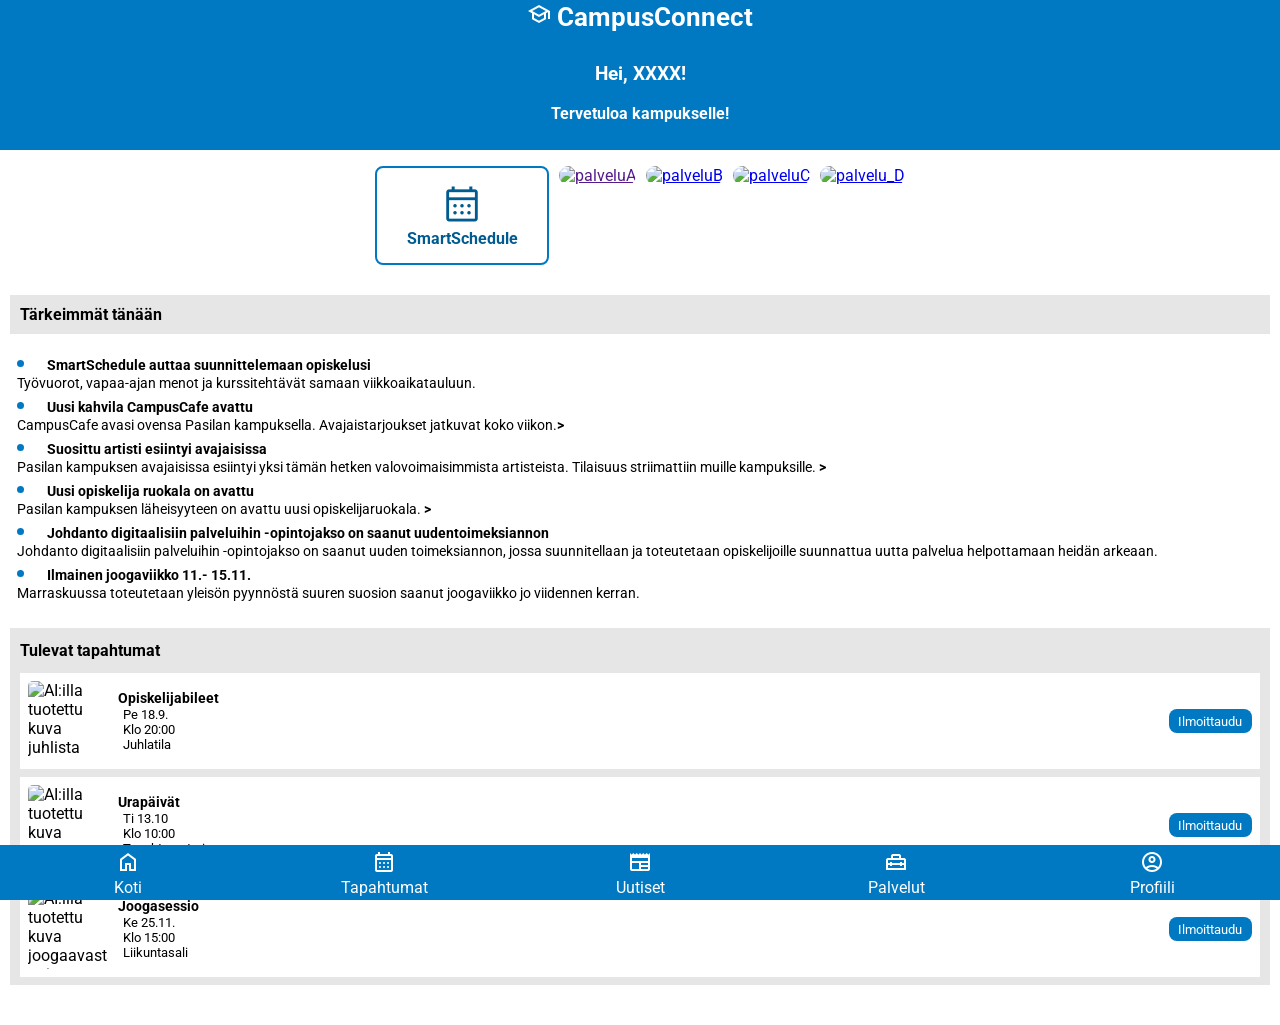
==== index.html @ 7acd537a "Add files via upload" ====
<!DOCTYPE html>
<html lang="fi">
<head>

<title>CampusConnect</title>

<meta charset="UTF-8">
<meta name="viewport" content="width=device-width, initial-scale=1.0">
<meta name="author" content="Elina">

<link rel="manifest" href="manifest.json">

<meta name="theme-color" content="#0079C2">

<link href="style.css"  rel="stylesheet" type="text/css">


<link
  rel="stylesheet"
  href="https://fonts.googleapis.com/css2?family=Material+Symbols+Outlined"
>



<link href="https://fonts.googleapis.com/css2?family=Roboto:wght@400;700&display=swap" rel="stylesheet">
</head>
<body>

<header>    
  <h1><span class="material-symbols-outlined">school</span> CampusConnect</h1>
  <!-- ylätunnisteessa taustakuva ja tervetuloteksti -->
  <div class="welcome">
    <p class="hello">Hei, XXXX!</p>
    <p>Tervetuloa kampukselle!</p>
  </div>
</header>

<main>
  
  <!-- Pikapalvelut -->
  <!-- Liitä näihin kuvakkeet ja linkit. -->
  <section id="quick-services">
    <a href="palvelut/smartschedule/index.html" class="service-btn smartschedule-link"><span class="material-symbols-outlined" aria-hidden="true">calendar_month</span><br>SmartSchedule</a>    
    <a href="" class="service-btn"><img src="palvelut/kuvat_palvelut/palvelu_A.png" alt="palveluA"></a>
    <a href="#" class="service-btn"><img src="palvelut/kuvat_palvelut/palvelu_B.png" alt="palveluB"></a>
    <a href="#" class="service-btn"><img src="palvelut/kuvat_palvelut/palvelu_C.png" alt="palveluC"></a>
    <a href="#" class="service-btn"><img src="palvelut/kuvat_palvelut/palvelu_D.png" alt="palvelu_D"></a>    
  </section>

  <!-- Dashboard: uutiset ja tapahtumat -->
  <section id="dashboard">
    <div id="news">
      <h2>Tärkeimmät tänään</h2>
      <ul>
        <li class="start"><a href="uutiset/smartschedule.html"><span>SmartSchedule auttaa suunnittelemaan opiskelusi</span><br>Työvuorot, vapaa-ajan menot ja kurssitehtävät samaan viikkoaikatauluun.</a></li>
        <!-- start-luokalla nostetaan uutiset etusivulle mobiilissa -->
        <li class="start"><a href="uutiset/uutinen_campuscafe.html"><span>Uusi kahvila CampusCafe avattu</span><br>CampusCafe avasi ovensa Pasilan kampuksella. Avajaistarjoukset jatkuvat koko viikon.<span>&gt;</span></a></li>
        <li class="start"><a><span>Suosittu artisti esiintyi avajaisissa</span><br>
        Pasilan kampuksen avajaisissa esiintyi yksi tämän hetken valovoimaisimmista artisteista. Tilaisuus striimattiin muille kampuksille. <span>&gt;</span></a></li>
        <li><a href=""><span>Uusi opiskelija ruokala on avattu</span> <br>
        Pasilan kampuksen läheisyyteen on avattu uusi opiskelijaruokala. <span>&gt;</span></a>
        </li>
        <li><span>Johdanto digitaalisiin palveluihin -opintojakso on saanut uudentoimeksiannon</span><br>Johdanto digitaalisiin palveluihin -opintojakso on saanut uuden toimeksiannon, jossa suunnitellaan ja toteutetaan opiskelijoille suunnattua uutta palvelua helpottamaan heidän arkeaan.</li>
        <li><span>Ilmainen joogaviikko 11.- 15.11. </span><br>Marraskuussa toteutetaan yleisön pyynnöstä suuren suosion saanut joogaviikko jo viidennen kerran.</li>
      </ul>
    </div>

    <div id="events">
      <h2>Tulevat tapahtumat</h2>

      <!-- tapahtumakortit: kuva, otsikko, luettelossa tiedot, linkki ilmoittautumislomakkeeseen -->
      <div class="events-item">
        <img src="kuvat/juhlat_AI.png" alt="AI:illa tuotettu kuva juhlista">
        <div>
        <h3>Opiskelijabileet</h3>
          <ul><li>Pe 18.9.</li>
              <li>Klo 20:00</li>
              <li>Juhlatila</li>
              </ul>
       </div>
       <!-- lomakkeet eivät ole vielä käytössä, joten niihin ei ole linkkejä -->
        <a class="btn-event">Ilmoittaudu</a>
      </div>

      <div class="events-item">
      <img src="kuvat/ura_AI.png" alt="AI:illa tuotettu kuva kahden ihmisen tapaamisesta">
        <div>
        <h3>Urapäivät</h3>
          <ul><li>Ti 13.10</li>
              <li>Klo 10:00</li>
              <li> Tapahtumatori</li>
              </ul>
       </div>        
        <a class="btn-event">Ilmoittaudu</a>
      </div>

      <div class="events-item">  
        <img src="kuvat/jooga_AI.png" alt="AI:illa tuotettu kuva joogaavasta naisesta">
        <div>
        <h3>Joogasessio</h3>
          <ul><li>Ke 25.11.</li>
              <li>Klo 15:00</li>
              <li>Liikuntasali</li>
              </ul>
       </div>        
        <a class="btn-event">Ilmoittaudu</a>
      </div>
    
  </div>
  </section>

</main>
<footer>
  <!-- linkit portaalin eri osiin -->
 
   	 <a href="index.html">   <span class="material-symbols-outlined">home</span><br> Koti</a>    
    <a href=""><span class="material-symbols-outlined">calendar_month</span> <br>
  Tapahtumat</a>   
  <a href="uutiset.html"> <span class="material-symbols-outlined">newspaper</span><br>
  Uutiset</a>   
   <a href="palvelut.html"><span class="material-symbols-outlined">home_repair_service</span> <br>    Palvelut</a>    
    <a href=""><span class="material-symbols-outlined">account_circle</span><br>  Profiili</a>
    
</footer>

</body>
</html>
---- style.css ----
/* -------------------
     CSS-muuttujat
  ------------------- */
  
:root {

color-scheme: light; 

--color-primary:rgb(0,121,194);   /*HH Blue */
--color-secondary:rgb(202,213,16);  /* HH APPLE GREEN */
--color-accent:rgb(223,0,110);      /* HH PINK */
--color-background:rgb(255,255,255);/* valkoinen */
--color-surface:rgb(230,230,230);   /* harmaa*/
--color-text:rgb(0,0,0); /* musta */
--color-text-secondary:rgb(255,255,255); /*valkoinen*/

--color-background-secondary:var(--color-primary);
--color-accent-secondary:var(--color-accent);
--color-border	: var(--color-primary);

 --font-body: "Roboto", sans-serif;   
 --font-heading : "Roboto", sans-serif; 
 --border-radius: 8px;
}


  /* -------------------
     Yleiset tyylit
  ------------------- */
  body {
    margin: 0;
    font-family: var(--font-body);
    background-color: var(--color-background);
    color: var(--color-text);
    
  }
 
  header {
    background-color: var(--color-background-secondary);
    color: var(--color-text-secondary);
    padding:1px;
    text-align: center;
    font-family: var(--font-heading);
     }


header  a {font-size: 3em;
           color:var(--color-primary);
          text-decoration: none;
          margin-left:10px}

.hello {font-size: 1.2em;}
.welcome {background-image: url(kuvat/koulu.jpg);
background-repeat: no-repeat;
background-size: cover;
padding: 10px;
font-weight: bold;}

h1 {margin:1px 0px; font-size: 1.6rem;}

h3 {margin-bottom:0px}

h2 {font-size: 1.2rem;}

main {padding: 1em 10px 40px 10px}



footer {background-color: var(--color-background-secondary);
  height: 50px;
  width: 100%;
position:fixed;
bottom:0px;
text-align: center;
display: flex;
  padding:5px 0px 0px  0px; 
  color:var(--color-text-secondary);
& a {flex:1; text-decoration: none; color:var(--color-text-secondary)}
}

  /* -------------------
     Pikapalvelut
  ------------------- */
  #quick-services {
    display: flex;
    justify-content:center;
   gap: 10px;
    margin-bottom: 1rem;
  }

  .service-btn img {width: 100%;
    max-width: 200px;
    border-radius: 10px;
   
  }

  /* -------------------
     Kampusuutiset ja tapahtumat
  ------------------- */
 
  #dashboard {
    display: flex;
    flex-direction: column;
    gap: 1rem;
  }
 
  #news {
      & h2 {font-size:1em;background-color: var(--color-surface);
      padding:10px }         
      & a {color:var(--color-text);
           text-decoration: none;}
       & ul { background-color: var(--color-background);       
        padding:0px 0px 5px; margin-bottom: 5px; margin-left:2px;}
       & li::marker {color:var(--color-primary); font-size:1.5em}
           & .start {display:list-item} 
      & li {font-size: 0.9em;
            display: none;
            list-style-position: inside;
            padding-left: 5px;}
      & li span {font-weight: 700;}
        & a {color:var(--color-text);
           text-decoration: none;}
        }
        
#events {background-color: var(--color-surface);    
    padding-left: 10px;
    padding-right: 10px;
   & h2 {font-size:1em;}
   & h3 {font-size: 0.9em;}
   & li {font-size: 0.8em;}}

  .events-item {
    margin-bottom: 0.5rem;
    padding: 0.5rem;
    background-color: var(--color-background);
    display: flex;
    gap:10px;
    align-items: center;

    & img {width: 80px; height: 80px; border-radius:5px}
    & h3 {margin: 0 auto}
    & ul {margin: 0; list-style-type: none;
       padding-left:5px}
    & button {height: 2em;}
    & div {flex:1}}  

.events:last-child {  
  padding-bottom:50px    
  }

  .btn-event {
    background-color: var(--color-background-secondary);
    color:var(--color-text-secondary);
    border: none;
    padding: 0.3rem 0.6rem;
    border-radius: var(--border-radius);
    cursor: pointer;
    font-size: 0.8rem;
  }

/* -------------------
alisivujen headerit 
-----------------------*/
.sub_header { background-color: var(--color-background);
       text-align: left;
   & h1 {color:var(--color-primary); text-align: center;}
    & a {font-size: 3em;
           color:var(--color-primary);
          text-decoration: none;
          margin-left:10px}
    }

 
  /* -------------------
     Responsiivisuus 
  ------------------- */
  @media (min-width: 600px) {
    .dashboard {
      flex-direction: row;
      gap: 1rem;
    }
    .news {
      flex: 1;
    }

  #news li {display: list-item;}
    .events {
      flex: 1;
    }
  }
/* SmartSchedule-lisäykset */
.smartschedule-link { display: inline-block; padding: 15px; border: 2px solid #0079C2; border-radius: 8px; color: #005b91; text-align: center; text-decoration: none; font-weight: bold; }
.smartschedule-link .material-symbols-outlined { font-size: 42px; }
#quick-services { flex-wrap: wrap; }
#quick-services .smartschedule-link { min-width: 140px; }
:focus-visible { outline: 3px solid #111111; outline-offset: 3px; }
.smartschedule-news main { max-width: 750px; margin: auto; padding: 20px 20px 100px; line-height: 1.6; }
.smartschedule-news article { padding: 0; }
.smartschedule-news .news-title { font-size: 30px; line-height: 1.3; }
.smartschedule-news figure { margin: 20px 0; }
.smartschedule-news img { width: 100%; height: auto; }
.smartschedule-news blockquote { margin: 20px 0; padding: 15px; background: #f1f5f9; border-left: 4px solid #0079C2; }
.smartschedule-news figcaption { font-size: 14px; }
@media (max-width: 600px) { .smartschedule-news .news-title { font-size: 24px; } }
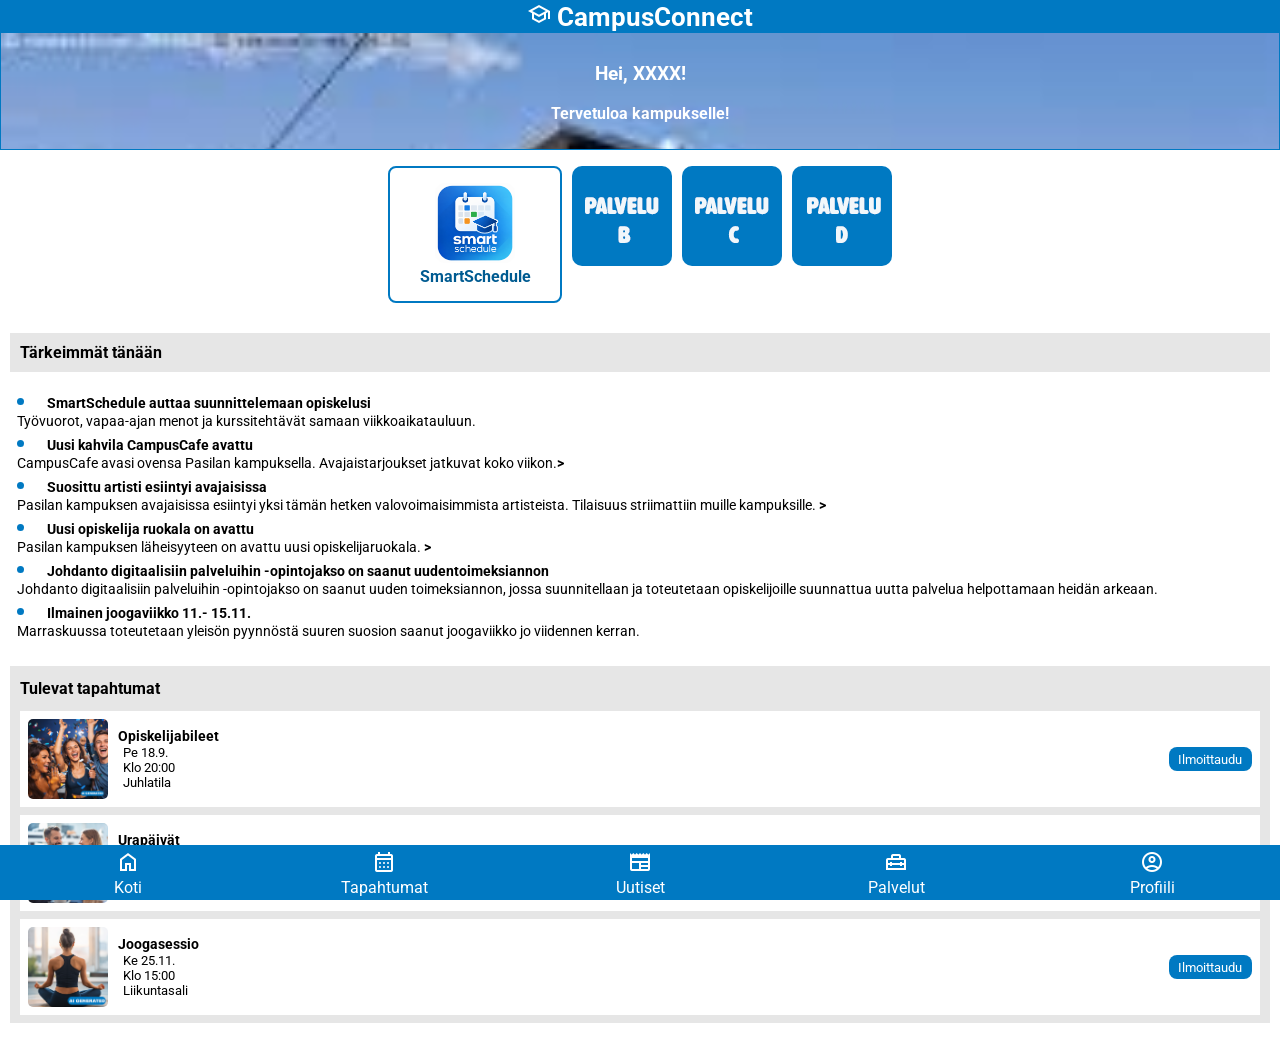
==== commit 742b54d3: "Add files via upload" ====
--- a/index.html
+++ b/index.html
@@ -40,8 +40,7 @@
   <!-- Pikapalvelut -->
   <!-- Liitä näihin kuvakkeet ja linkit. -->
   <section id="quick-services">
-    <a href="palvelut/smartschedule/index.html" class="service-btn smartschedule-link"><span class="material-symbols-outlined" aria-hidden="true">calendar_month</span><br>SmartSchedule</a>    
-    <a href="" class="service-btn"><img src="palvelut/kuvat_palvelut/palvelu_A.png" alt="palveluA"></a>
+    <a href="palvelut/smartschedule/index.html" class="service-btn smartschedule-link"><img src="kuvat/smartschedule-logo.png" alt="" width="1254" height="1254"><br>SmartSchedule</a>
     <a href="#" class="service-btn"><img src="palvelut/kuvat_palvelut/palvelu_B.png" alt="palveluB"></a>
     <a href="#" class="service-btn"><img src="palvelut/kuvat_palvelut/palvelu_C.png" alt="palveluC"></a>
     <a href="#" class="service-btn"><img src="palvelut/kuvat_palvelut/palvelu_D.png" alt="palvelu_D"></a>    
--- a/style.css
+++ b/style.css
@@ -203,3 +203,10 @@
 .smartschedule-news blockquote { margin: 20px 0; padding: 15px; background: #f1f5f9; border-left: 4px solid #0079C2; }
 .smartschedule-news figcaption { font-size: 14px; }
 @media (max-width: 600px) { .smartschedule-news .news-title { font-size: 24px; } }
+
+/* SmartSchedule-logo etusivulla */
+#quick-services .smartschedule-link img {
+  width: 80px;
+  height: auto;
+  object-fit: contain;
+}
